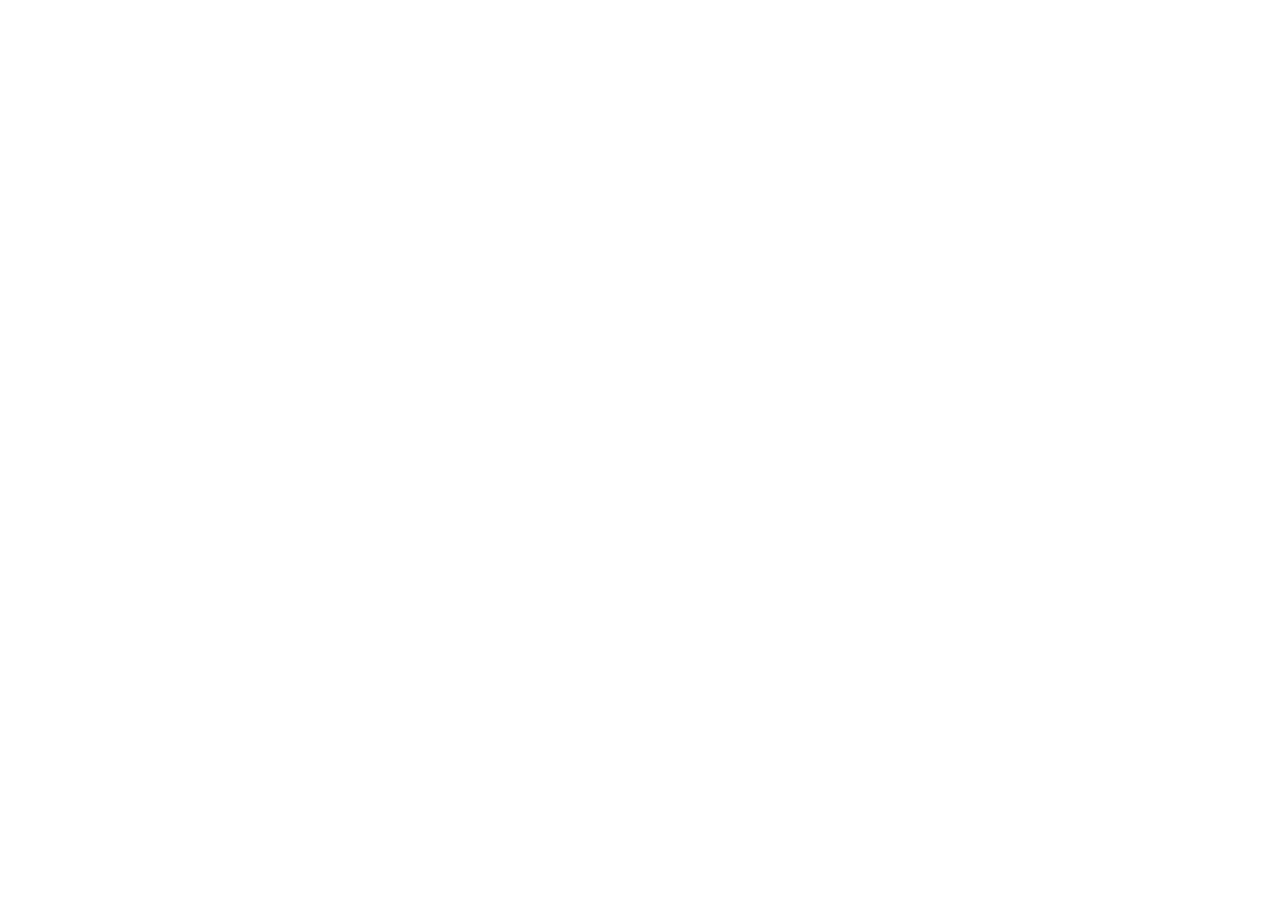
==== index.html @ fab37272 "iniciando o projeto para estudos" ====
<!DOCTYPE html>
<html lang="pt-br">

<head>
    <meta charset="UTF-8">
    <meta name="viewport" content="width=device-width, initial-scale=1.0">
    <title>Calculadora</title>
    <link rel="stylesheet" href="style.css">
</head>


<body>
    
</body>
</html>
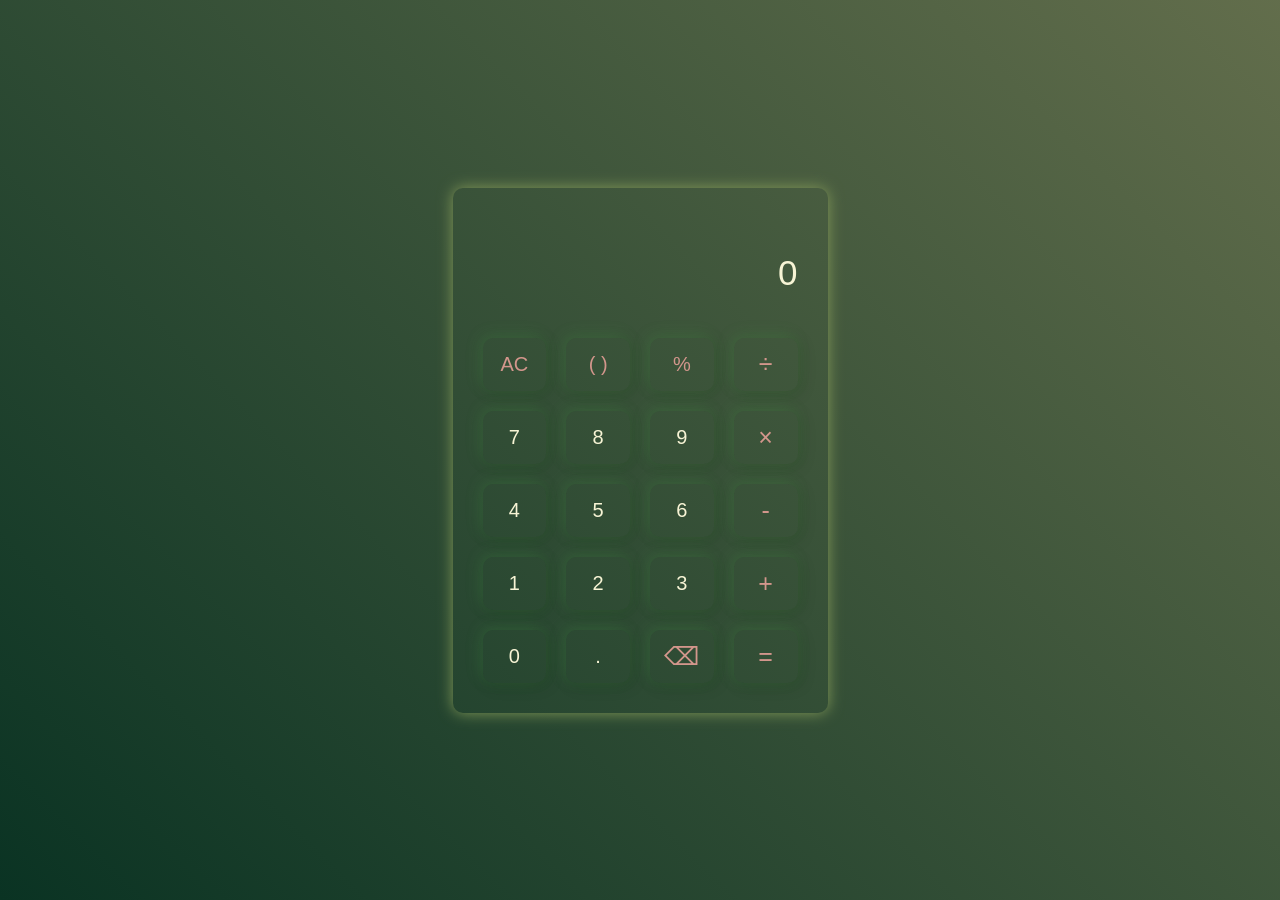
==== commit f9982b9e: "adiciona estrutura e estilo para a calculadora" ====
--- a/index.html
+++ b/index.html
@@ -6,10 +6,44 @@
     <meta name="viewport" content="width=device-width, initial-scale=1.0">
     <title>Calculadora</title>
     <link rel="stylesheet" href="style.css">
+
+    <link rel="preconnect" href="https://fonts.googleapis.com">
+<link rel="preconnect" href="https://fonts.gstatic.com" crossorigin>
+<link href="https://fonts.googleapis.com/css2?family=Bricolage+Grotesque:opsz,wght@12..96,200..800&family=Caacupe+One&family=Inter:ital,opsz,wght@0,14..32,100..900;1,14..32,100..900&family=Quicksand:wght@300..700&family=Roboto:ital,wght@0,100..900;1,100..900&family=Spicy+Rice&family=Unkempt:wght@400;700&display=swap" rel="stylesheet">
 </head>
 
+<body>
+    <div class="calculadora">
+            <div class="display">
+                <input type="text" class="display-input" placeholder="0">
+                <input type="text" class="display-result">
+            </div>
+            <div class="buttons">
+                <button class="operator">AC</button>
+                <button class="operator">( )</button>
+                <button class="operator">%</button>
+                <button class="operator"><span>&divide;</span></button>
+                <button>7</button>
+                <button>8</button>
+                <button>9</button>
+                <button class="operator"><span>&times;</span></button>
+                <button>4</button>
+                <button>5</button>
+                <button>6</button>
+                <button class="operator"><span>-</span></button>
+                <button>1</button>
+                <button>2</button>
+                <button>3</button>
+                <button class="operator"><span>+</span></button>
+                <button>0</button>
+                <button>.</button>
+                <button class="operator backspace"><span>⌫</span></button>
+                <button class="operator"><span>=</span></button>
 
-<body>
-    
+            </div>
+    </div>
+
+
+    <script src="script.js"></script>
 </body>
 </html>
--- a/style.css
+++ b/style.css
@@ -0,0 +1,116 @@
+/* paleta de cores 
+dark green: #0A3323
+moss green: #839958
+beige: #F7F4D5
+rosy brwn: #D3968C
+midnight green: #105666*/
+
+
+* {
+    margin: 0;
+    padding: 0;
+    box-sizing: border-box;
+    font-family: "Caacupe One", sans-serif;
+}
+
+body {
+    display: flex;
+    justify-content: center;
+    align-items: center;
+    min-height: 100vh;
+    background: linear-gradient(45deg, #0A3323, #3d4b21ce);
+}
+
+.calculadora {
+    width: 375px;
+    padding: 30px;
+    border-radius: 10px;
+    box-shadow: 0 0 15px #839958;
+}
+
+.display {
+    position: relative;
+    margin: 30px 0 40px;
+}
+
+.display input {
+    width: 100%;
+    height: 50px;
+    background: transparent; 
+    border: none;
+    font-size: 35px;
+    color: #839958;
+    text-align: right;
+    pointer-events: none;
+}
+
+.display .display-input::placeholder {
+    color: #F7F4D5;
+}
+
+.display .display-result {
+    position: absolute;
+    left: 0;
+    font-size: 15px;
+    transform: translateY(65%);
+
+}
+
+.buttons {
+    display: grid;
+    grid-template-columns: repeat(4, 1fr);
+    gap: 20px;
+}
+
+.buttons button {
+    padding: 15px;
+    background: transparent;
+    border-radius: 10px;
+    border: none;
+    font-size: 20px;
+    color: #F7F4D5;
+    cursor: pointer;
+    box-shadow: -3px -3px 15px rgba(87, 183, 87, 0.179), 3px 3px 15px rgba(10, 50, 2, 0.179);
+} 
+
+.buttons .operator {
+    position: relative;
+    color: #D3968C;
+}
+
+.buttons .operator span {
+    position: absolute;
+    left: 50%;
+    top: 50%;
+    transform: translate(-50%, -50%);
+    font-size: 25px;
+}
+
+.buttons .operator .backspace span {
+    display: flex;
+    align-items: center;
+    width: 22px;
+    height: 20px;
+    border: 2px solid #D3968C;
+    border-left-color: transparent;
+    transform: translate(-35%, -50%) scale(.9);
+}
+
+.buttons .operator .backspace span::before {
+    content: '';
+    position: absolute;
+    left: -8px;
+    width: 12px;
+    height: 12px;
+    border-left: 2px solid #D3968C;
+    border-bottom: 2px solid #D3968C;
+    transform: rotate(45deg);
+
+}
+
+.buttons .operator .backspace span::after {
+content: 'x';
+padding-left: 1px;
+font-size: 18px;
+line-height: 1;
+}
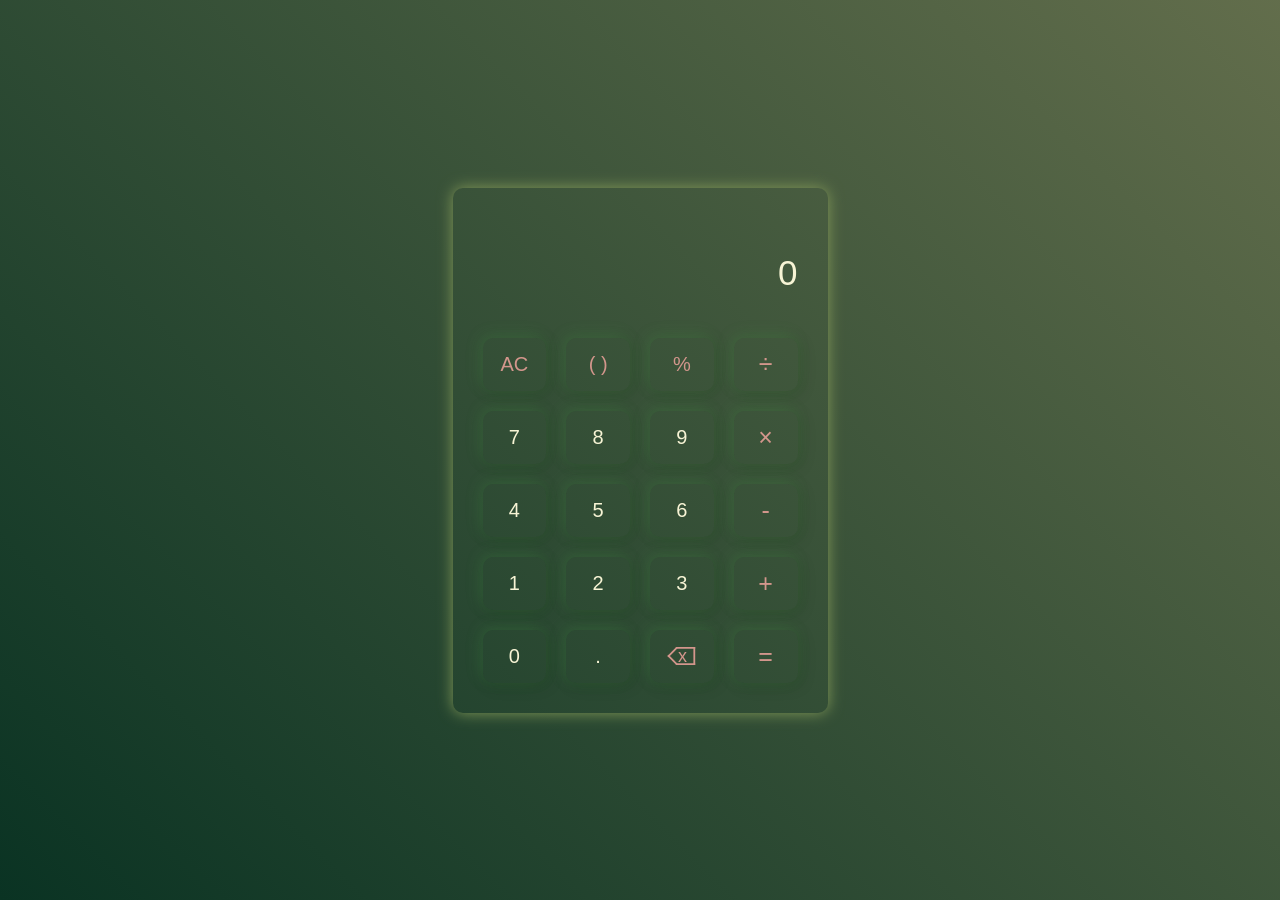
==== commit 5c67e163: "atualiza operadores e estilos da calculadora" ====
--- a/index.html
+++ b/index.html
@@ -22,11 +22,11 @@
                 <button class="operator">AC</button>
                 <button class="operator">( )</button>
                 <button class="operator">%</button>
-                <button class="operator"><span>&divide;</span></button>
+                <button class="operator"><span>÷</span></button>
                 <button>7</button>
                 <button>8</button>
                 <button>9</button>
-                <button class="operator"><span>&times;</span></button>
+                <button class="operator"><span>×</span></button>
                 <button>4</button>
                 <button>5</button>
                 <button>6</button>
@@ -37,7 +37,7 @@
                 <button class="operator"><span>+</span></button>
                 <button>0</button>
                 <button>.</button>
-                <button class="operator backspace"><span>⌫</span></button>
+                <button class="operator backspace"><span></span></button>
                 <button class="operator"><span>=</span></button>
 
             </div>
--- a/style.css
+++ b/style.css
@@ -39,7 +39,7 @@
     background: transparent; 
     border: none;
     font-size: 35px;
-    color: #839958;
+    color: #F7F4D5;
     text-align: right;
     pointer-events: none;
 }
@@ -48,12 +48,26 @@
     color: #F7F4D5;
 }
 
+.display.active .display-input {
+    font-size: 20px;
+    color: #F7F4D5;
+    transform: translateY(-65%);
+    transition: .5s;
+}
+
 .display .display-result {
     position: absolute;
     left: 0;
-    font-size: 15px;
+    font-size: 30px;
+    color: #D3968C;
     transform: translateY(65%);
 
+}
+
+.display.active .display-result {
+    font-size: 45px;
+    transform: translateY(0);
+    transition: .5s;
 }
 
 .buttons {
@@ -86,7 +100,7 @@
     font-size: 25px;
 }
 
-.buttons .operator .backspace span {
+.buttons .operator.backspace span {
     display: flex;
     align-items: center;
     width: 22px;
@@ -96,7 +110,7 @@
     transform: translate(-35%, -50%) scale(.9);
 }
 
-.buttons .operator .backspace span::before {
+.buttons .operator.backspace span::before {
     content: '';
     position: absolute;
     left: -8px;
@@ -108,9 +122,9 @@
 
 }
 
-.buttons .operator .backspace span::after {
+.buttons .operator.backspace span::after {
 content: 'x';
 padding-left: 1px;
-font-size: 18px;
+font-size: 20px;
 line-height: 1;
 }
